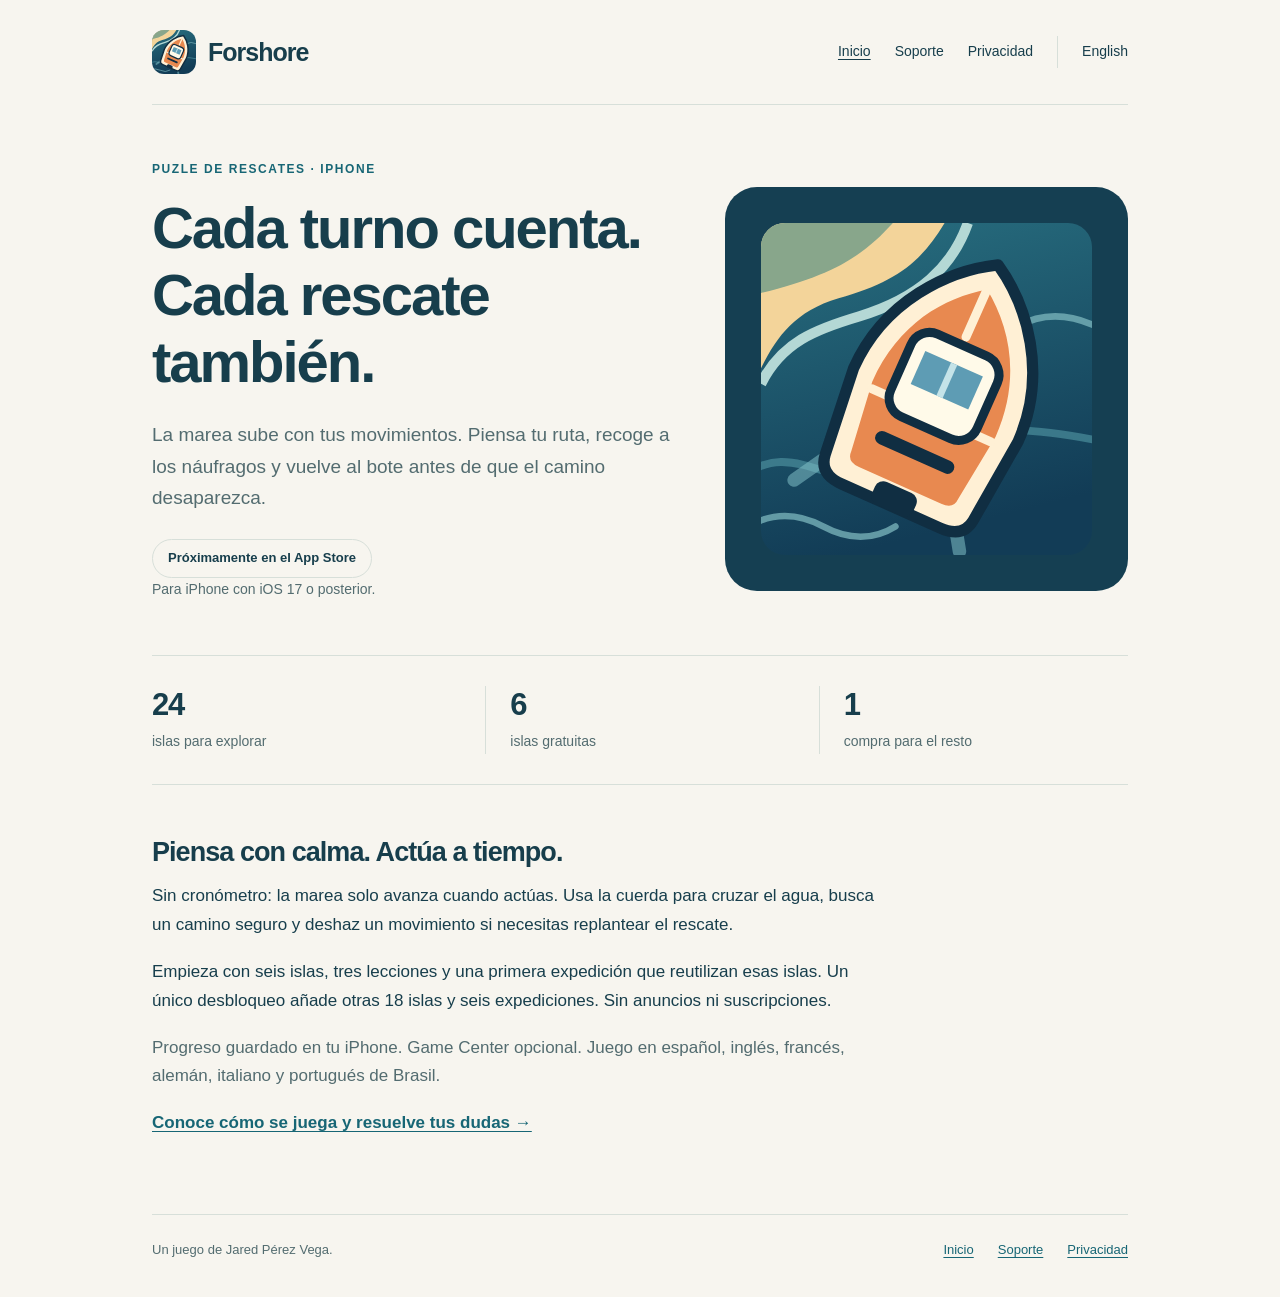
==== index.html @ 50f12c2c "Add files via upload" ====
<!doctype html>
<html lang="es">
<head>
<meta charset="utf-8">
<meta name="viewport" content="width=device-width, initial-scale=1">
<title>Forshore · Cada turno cuenta</title>
<meta name="description" content="Un puzle de rescates por turnos para iPhone. Planea tu ruta, lleva a todos al bote y anticípate a la marea. Seis islas gratis; sin anuncios.">
<meta name="color-scheme" content="light dark">
<link rel="icon" type="image/svg+xml" href="assets/icon.svg">
<link rel="stylesheet" href="styles.css">
<link rel="alternate" hreflang="es" href="index.html">
<link rel="alternate" hreflang="en" href="en/index.html">
</head>
<body>
<a class="skip" href="#main">Saltar al contenido</a>
<div class="shell">
<header class="header">
<a class="brand" href="index.html"><img src="assets/icon.svg" width="44" height="44" alt="">Forshore</a>
<nav class="nav" aria-label="Navegación principal"><a href="index.html" aria-current="page">Inicio</a><a href="soporte.html">Soporte</a><a href="privacidad.html">Privacidad</a><a class="language" href="en/index.html" lang="en" hreflang="en" aria-label="Read this page in English">English</a></nav>
</header>
<main id="main" tabindex="-1"><section class="hero" aria-labelledby="hero-title">
<div><p class="eyebrow">Puzle de rescates · iPhone</p>
<h1 id="hero-title">Cada turno cuenta.<br>Cada rescate también.</h1>
<p class="lead">La marea sube con tus movimientos. Piensa tu ruta, recoge a los náufragos y vuelve al bote antes de que el camino desaparezca.</p>
<span class="badge">Próximamente en el App Store</span>
<p class="small muted">Para iPhone con iOS 17 o posterior.</p></div>
<figure class="hero-art"><img src="assets/icon.svg" width="320" height="320" alt="" fetchpriority="high"></figure>
</section>
<dl class="facts"><div><dt>24</dt><dd>islas para explorar</dd></div><div><dt>6</dt><dd>islas gratuitas</dd></div><div><dt>1</dt><dd>compra para el resto</dd></div></dl>
<section class="details" aria-labelledby="play-title"><h2 id="play-title">Piensa con calma. Actúa a tiempo.</h2>
<p>Sin cronómetro: la marea solo avanza cuando actúas. Usa la cuerda para cruzar el agua, busca un camino seguro y deshaz un movimiento si necesitas replantear el rescate.</p>
<p>Empieza con seis islas, tres lecciones y una primera expedición que reutilizan esas islas. Un único desbloqueo añade otras 18 islas y seis expediciones. Sin anuncios ni suscripciones.</p>
<p class="muted">Progreso guardado en tu iPhone. Game Center opcional. Juego en español, inglés, francés, alemán, italiano y portugués de Brasil.</p>
<a href="soporte.html">Conoce cómo se juega y resuelve tus dudas →</a></section></main>
<footer class="footer"><p>Un juego de Jared Pérez Vega.</p><nav aria-label="Navegación principal"><a href="index.html" aria-current="page">Inicio</a><a href="soporte.html">Soporte</a><a href="privacidad.html">Privacidad</a></nav></footer>
</div>
</body>
</html>
---- styles.css ----
:root {
  color-scheme: light dark;
  --bg: #f7f5ef; --paper: #fffdf7; --ink: #173e4c; --muted: #536c70;
  --accent: #176675; --line: #d7dfd9; --sea: #153f52; --sand: #f3d49a;
}
* { box-sizing: border-box; }
html { scroll-behavior: smooth; }
body { margin: 0; background: var(--bg); color: var(--ink); font: 17px/1.7 -apple-system, BlinkMacSystemFont, "Segoe UI", sans-serif; }
a { color: var(--accent); text-underline-offset: .2em; }
a:hover { text-decoration-thickness: 2px; }
a:focus-visible { outline: 3px solid var(--accent); outline-offset: 5px; border-radius: 3px; }
.skip { position: absolute; left: 20px; top: -120px; padding: 12px 18px; background: var(--paper); z-index: 2; }
.skip:focus { top: 12px; }
.shell { max-width: 1040px; margin: 0 auto; padding: 0 32px; }
.header { display: flex; justify-content: space-between; align-items: center; gap: 24px; padding: 30px 0; border-bottom: 1px solid var(--line); }
.brand { display: inline-flex; align-items: center; gap: 12px; font-size: 25px; font-weight: 750; letter-spacing: -.04em; color: var(--ink); text-decoration: none; }
.brand img { border-radius: 12px; }
.nav { display: flex; align-items: center; flex-wrap: wrap; gap: 10px 24px; font-size: 14px; }
.nav a { color: var(--ink); text-decoration: none; padding: 4px 0; }
.nav a:hover, .nav a[aria-current="page"] { text-decoration: underline; }
.nav .language { border-left: 1px solid var(--line); padding-left: 24px; }
main { padding: 54px 0 24px; }
h1, h2, h3 { line-height: 1.15; letter-spacing: -.035em; text-wrap: balance; }
h1 { font-size: clamp(38px, 5.1vw, 58px); margin: 16px 0 24px; font-weight: 750; }
h2 { font-size: 27px; margin: 40px 0 14px; }
p { margin: 0 0 18px; }
.eyebrow { text-transform: uppercase; letter-spacing: .13em; font-size: 12px; font-weight: 750; color: var(--accent); margin-bottom: 12px; }
.hero { display: grid; grid-template-columns: 1.3fr 1fr; gap: 48px; align-items: center; }
.lead { font-size: 19px; line-height: 1.65; color: var(--muted); max-width: 520px; }
.hero-art { margin: 0; background: var(--sea); border-radius: 32px; padding: 36px; aspect-ratio: 1; display: grid; place-items: center; overflow: hidden; }
.hero-art img { display: block; width: 100%; height: auto; border-radius: 24px; }
.badge { display: inline-block; padding: 7px 15px; border: 1px solid var(--line); border-radius: 30px; font-size: 13px; font-weight: 650; margin-top: 8px; }
.muted { color: var(--muted); }
.small { font-size: 14px; }
.facts { display: grid; grid-template-columns: repeat(3, 1fr); gap: 24px; padding: 30px 0; margin: 36px 0 0; border-top: 1px solid var(--line); border-bottom: 1px solid var(--line); }
.facts div + div { padding-left: 24px; border-left: 1px solid var(--line); }
.facts dt { font-size: 31px; font-weight: 700; letter-spacing: -.04em; line-height: 1.25; }
.facts dd { color: var(--muted); margin: 5px 0 0; font-size: 14px; }
.details { max-width: 740px; padding: 12px 0; }
.details a { font-weight: 650; }
.prose { max-width: 740px; margin: 0 auto; }
.prose h1 { font-size: clamp(34px, 5vw, 46px); }
.prose h2 { font-size: 23px; line-height: 1.3; margin-top: 36px; }
.prose h3 { font-size: 19px; }
.prose p, .prose li { overflow-wrap: anywhere; }
.prose > p:first-of-type { color: var(--muted); }
.contact { background: var(--paper); border: 1px solid var(--line); border-radius: 18px; padding: 20px 24px; margin: 24px 0 32px; }
.contact p { margin: 0; }
.contact a { font-weight: 650; }
code { font-family: ui-monospace, monospace; background: var(--paper); padding: 1px 5px; border-radius: 4px; }
.footer { display: flex; flex-wrap: wrap; justify-content: space-between; gap: 16px 28px; border-top: 1px solid var(--line); margin-top: 40px; padding: 24px 0 36px; font-size: 13px; color: var(--muted); }
.footer p { margin: 0; }
.footer nav { display: flex; flex-wrap: wrap; gap: 12px 24px; }
@media (max-width: 680px) {
  .shell { padding: 0 22px; }
  .header { align-items: flex-start; flex-direction: column; gap: 16px; padding: 24px 0; }
  .nav { gap: 10px 20px; }
  .nav .language { padding-left: 20px; }
  main { padding-top: 32px; }
  .hero { grid-template-columns: 1fr; gap: 30px; }
  .hero-art { aspect-ratio: auto; padding: 24px; border-radius: 24px; }
  .hero-art img { max-width: 220px; border-radius: 18px; }
  .facts { gap: 12px; margin-top: 30px; padding: 24px 0; }
  .facts div + div { padding-left: 12px; }
  .facts dt { font-size: 27px; }
  .facts dd { font-size: 12px; }
  .lead { font-size: 18px; }
  .contact { padding: 18px; }
}
@media (prefers-color-scheme: dark) {
  :root { --bg: #102832; --paper: #173640; --ink: #f0eee4; --muted: #b2c7c9; --accent: #8bd2d4; --line: #36535a; --sea: #123747; }
}
@media (prefers-reduced-motion: reduce) { html { scroll-behavior: auto; } }
@media print { .header, .footer, .skip, .hero-art { display: none; } :root { --bg: #fff; --paper: #fff; --ink: #000; --muted: #333; --accent: #000; --line: #ccc; } main { padding-top: 0; } }
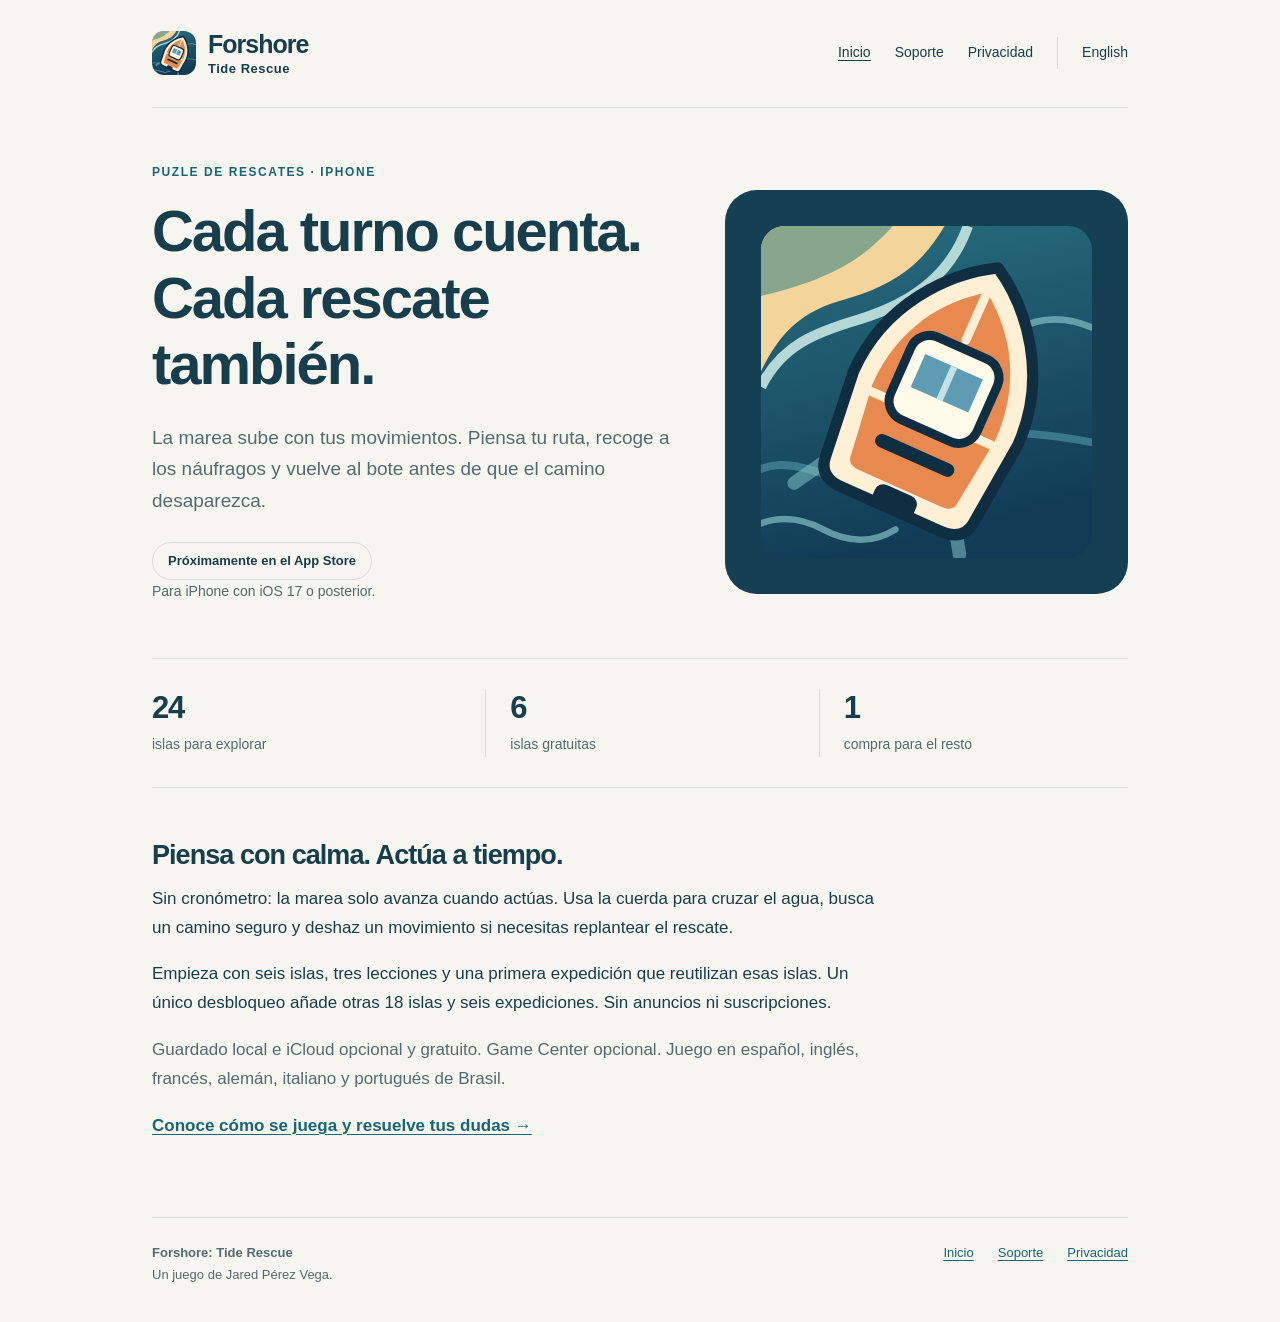
==== commit 98f39fac: "update name update name" ====
--- a/index.html
+++ b/index.html
@@ -3,8 +3,12 @@
 <head>
 <meta charset="utf-8">
 <meta name="viewport" content="width=device-width, initial-scale=1">
-<title>Forshore · Cada turno cuenta</title>
-<meta name="description" content="Un puzle de rescates por turnos para iPhone. Planea tu ruta, lleva a todos al bote y anticípate a la marea. Seis islas gratis; sin anuncios.">
+<title>Forshore: Tide Rescue · Cada turno cuenta</title>
+<meta name="description" content="Forshore: Tide Rescue, un puzle de rescates por turnos para iPhone. Planea tu ruta y anticípate a la marea. Seis islas gratis; sin anuncios.">
+<meta property="og:site_name" content="Forshore: Tide Rescue">
+<meta property="og:title" content="Forshore: Tide Rescue · Cada turno cuenta">
+<meta property="og:description" content="Forshore: Tide Rescue, un puzle de rescates por turnos para iPhone. Planea tu ruta y anticípate a la marea. Seis islas gratis; sin anuncios.">
+<meta property="og:type" content="website">
 <meta name="color-scheme" content="light dark">
 <link rel="icon" type="image/svg+xml" href="assets/icon.svg">
 <link rel="stylesheet" href="styles.css">
@@ -15,7 +19,7 @@
 <a class="skip" href="#main">Saltar al contenido</a>
 <div class="shell">
 <header class="header">
-<a class="brand" href="index.html"><img src="assets/icon.svg" width="44" height="44" alt="">Forshore</a>
+<a class="brand" href="index.html" aria-label="Forshore: Tide Rescue"><img src="assets/icon.svg" width="44" height="44" alt=""><span class="brand-name" aria-hidden="true">Forshore<span class="brand-subtitle">Tide Rescue</span></span></a>
 <nav class="nav" aria-label="Navegación principal"><a href="index.html" aria-current="page">Inicio</a><a href="soporte.html">Soporte</a><a href="privacidad.html">Privacidad</a><a class="language" href="en/index.html" lang="en" hreflang="en" aria-label="Read this page in English">English</a></nav>
 </header>
 <main id="main" tabindex="-1"><section class="hero" aria-labelledby="hero-title">
@@ -30,9 +34,9 @@
 <section class="details" aria-labelledby="play-title"><h2 id="play-title">Piensa con calma. Actúa a tiempo.</h2>
 <p>Sin cronómetro: la marea solo avanza cuando actúas. Usa la cuerda para cruzar el agua, busca un camino seguro y deshaz un movimiento si necesitas replantear el rescate.</p>
 <p>Empieza con seis islas, tres lecciones y una primera expedición que reutilizan esas islas. Un único desbloqueo añade otras 18 islas y seis expediciones. Sin anuncios ni suscripciones.</p>
-<p class="muted">Progreso guardado en tu iPhone. Game Center opcional. Juego en español, inglés, francés, alemán, italiano y portugués de Brasil.</p>
+<p class="muted">Guardado local e iCloud opcional y gratuito. Game Center opcional. Juego en español, inglés, francés, alemán, italiano y portugués de Brasil.</p>
 <a href="soporte.html">Conoce cómo se juega y resuelve tus dudas →</a></section></main>
-<footer class="footer"><p>Un juego de Jared Pérez Vega.</p><nav aria-label="Navegación principal"><a href="index.html" aria-current="page">Inicio</a><a href="soporte.html">Soporte</a><a href="privacidad.html">Privacidad</a></nav></footer>
+<footer class="footer"><p><strong>Forshore: Tide Rescue</strong><br>Un juego de Jared Pérez Vega.</p><nav aria-label="Navegación principal"><a href="index.html" aria-current="page">Inicio</a><a href="soporte.html">Soporte</a><a href="privacidad.html">Privacidad</a></nav></footer>
 </div>
 </body>
 </html>
--- a/styles.css
+++ b/styles.css
@@ -12,9 +12,11 @@
 .skip { position: absolute; left: 20px; top: -120px; padding: 12px 18px; background: var(--paper); z-index: 2; }
 .skip:focus { top: 12px; }
 .shell { max-width: 1040px; margin: 0 auto; padding: 0 32px; }
-.header { display: flex; justify-content: space-between; align-items: center; gap: 24px; padding: 30px 0; border-bottom: 1px solid var(--line); }
+.header { display: flex; flex-wrap: wrap; justify-content: space-between; align-items: center; gap: 24px; padding: 30px 0; border-bottom: 1px solid var(--line); }
 .brand { display: inline-flex; align-items: center; gap: 12px; font-size: 25px; font-weight: 750; letter-spacing: -.04em; color: var(--ink); text-decoration: none; }
-.brand img { border-radius: 12px; }
+.brand img { border-radius: 12px; flex-shrink: 0; }
+.brand-name { line-height: 1.15; }
+.brand-subtitle { display: block; margin-top: 3px; font-size: 13px; font-weight: 650; letter-spacing: .04em; }
 .nav { display: flex; align-items: center; flex-wrap: wrap; gap: 10px 24px; font-size: 14px; }
 .nav a { color: var(--ink); text-decoration: none; padding: 4px 0; }
 .nav a:hover, .nav a[aria-current="page"] { text-decoration: underline; }
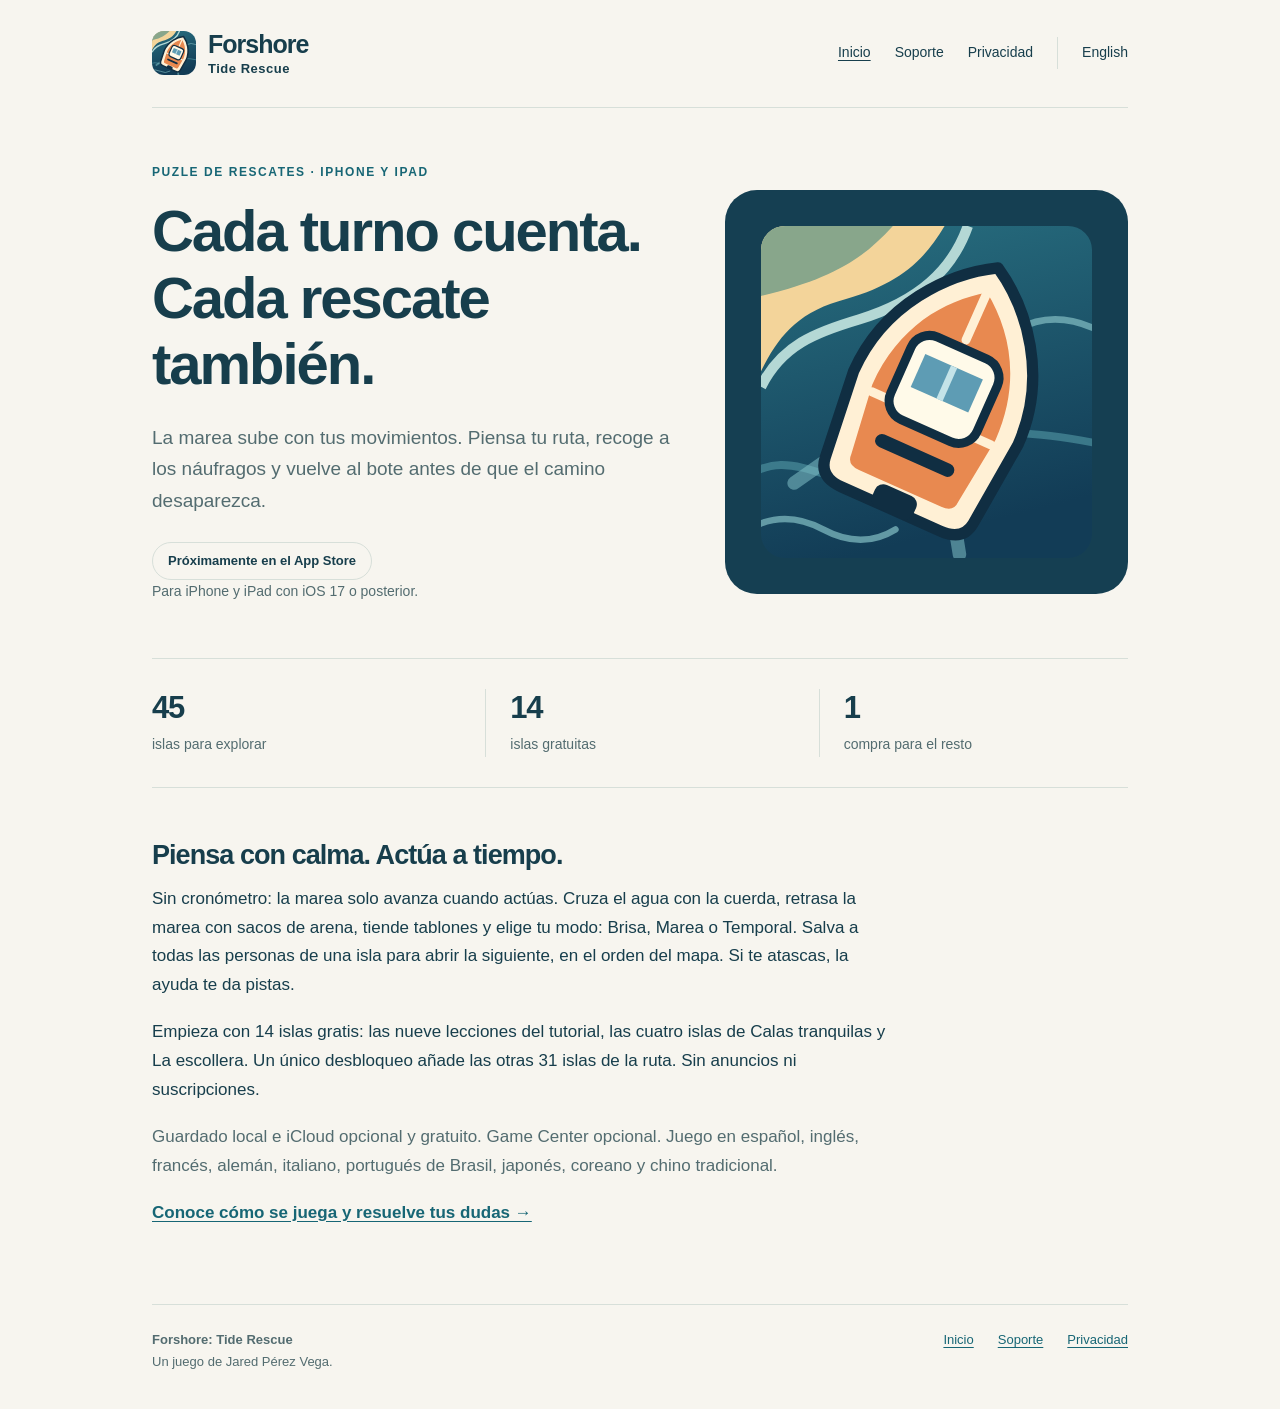
==== commit f5444400: "improved web improved web" ====
--- a/index.html
+++ b/index.html
@@ -4,10 +4,10 @@
 <meta charset="utf-8">
 <meta name="viewport" content="width=device-width, initial-scale=1">
 <title>Forshore: Tide Rescue · Cada turno cuenta</title>
-<meta name="description" content="Forshore: Tide Rescue, un puzle de rescates por turnos para iPhone. Planea tu ruta y anticípate a la marea. Seis islas gratis; sin anuncios.">
+<meta name="description" content="Forshore: Tide Rescue, un puzle de rescates por turnos para iPhone y iPad. Planea tu ruta y anticípate a la marea. 14 islas gratis; sin anuncios.">
 <meta property="og:site_name" content="Forshore: Tide Rescue">
 <meta property="og:title" content="Forshore: Tide Rescue · Cada turno cuenta">
-<meta property="og:description" content="Forshore: Tide Rescue, un puzle de rescates por turnos para iPhone. Planea tu ruta y anticípate a la marea. Seis islas gratis; sin anuncios.">
+<meta property="og:description" content="Forshore: Tide Rescue, un puzle de rescates por turnos para iPhone y iPad. Planea tu ruta y anticípate a la marea. 14 islas gratis; sin anuncios.">
 <meta property="og:type" content="website">
 <meta name="color-scheme" content="light dark">
 <link rel="icon" type="image/svg+xml" href="assets/icon.svg">
@@ -23,18 +23,18 @@
 <nav class="nav" aria-label="Navegación principal"><a href="index.html" aria-current="page">Inicio</a><a href="soporte.html">Soporte</a><a href="privacidad.html">Privacidad</a><a class="language" href="en/index.html" lang="en" hreflang="en" aria-label="Read this page in English">English</a></nav>
 </header>
 <main id="main" tabindex="-1"><section class="hero" aria-labelledby="hero-title">
-<div><p class="eyebrow">Puzle de rescates · iPhone</p>
+<div><p class="eyebrow">Puzle de rescates · iPhone y iPad</p>
 <h1 id="hero-title">Cada turno cuenta.<br>Cada rescate también.</h1>
 <p class="lead">La marea sube con tus movimientos. Piensa tu ruta, recoge a los náufragos y vuelve al bote antes de que el camino desaparezca.</p>
 <span class="badge">Próximamente en el App Store</span>
-<p class="small muted">Para iPhone con iOS 17 o posterior.</p></div>
+<p class="small muted">Para iPhone y iPad con iOS 17 o posterior.</p></div>
 <figure class="hero-art"><img src="assets/icon.svg" width="320" height="320" alt="" fetchpriority="high"></figure>
 </section>
-<dl class="facts"><div><dt>24</dt><dd>islas para explorar</dd></div><div><dt>6</dt><dd>islas gratuitas</dd></div><div><dt>1</dt><dd>compra para el resto</dd></div></dl>
+<dl class="facts"><div><dt>45</dt><dd>islas para explorar</dd></div><div><dt>14</dt><dd>islas gratuitas</dd></div><div><dt>1</dt><dd>compra para el resto</dd></div></dl>
 <section class="details" aria-labelledby="play-title"><h2 id="play-title">Piensa con calma. Actúa a tiempo.</h2>
-<p>Sin cronómetro: la marea solo avanza cuando actúas. Usa la cuerda para cruzar el agua, busca un camino seguro y deshaz un movimiento si necesitas replantear el rescate.</p>
-<p>Empieza con seis islas, tres lecciones y una primera expedición que reutilizan esas islas. Un único desbloqueo añade otras 18 islas y seis expediciones. Sin anuncios ni suscripciones.</p>
-<p class="muted">Guardado local e iCloud opcional y gratuito. Game Center opcional. Juego en español, inglés, francés, alemán, italiano y portugués de Brasil.</p>
+<p>Sin cronómetro: la marea solo avanza cuando actúas. Cruza el agua con la cuerda, retrasa la marea con sacos de arena, tiende tablones y elige tu modo: Brisa, Marea o Temporal. Salva a todas las personas de una isla para abrir la siguiente, en el orden del mapa. Si te atascas, la ayuda te da pistas.</p>
+<p>Empieza con 14 islas gratis: las nueve lecciones del tutorial, las cuatro islas de Calas tranquilas y La escollera. Un único desbloqueo añade las otras 31 islas de la ruta. Sin anuncios ni suscripciones.</p>
+<p class="muted">Guardado local e iCloud opcional y gratuito. Game Center opcional. Juego en español, inglés, francés, alemán, italiano, portugués de Brasil, japonés, coreano y chino tradicional.</p>
 <a href="soporte.html">Conoce cómo se juega y resuelve tus dudas →</a></section></main>
 <footer class="footer"><p><strong>Forshore: Tide Rescue</strong><br>Un juego de Jared Pérez Vega.</p><nav aria-label="Navegación principal"><a href="index.html" aria-current="page">Inicio</a><a href="soporte.html">Soporte</a><a href="privacidad.html">Privacidad</a></nav></footer>
 </div>
